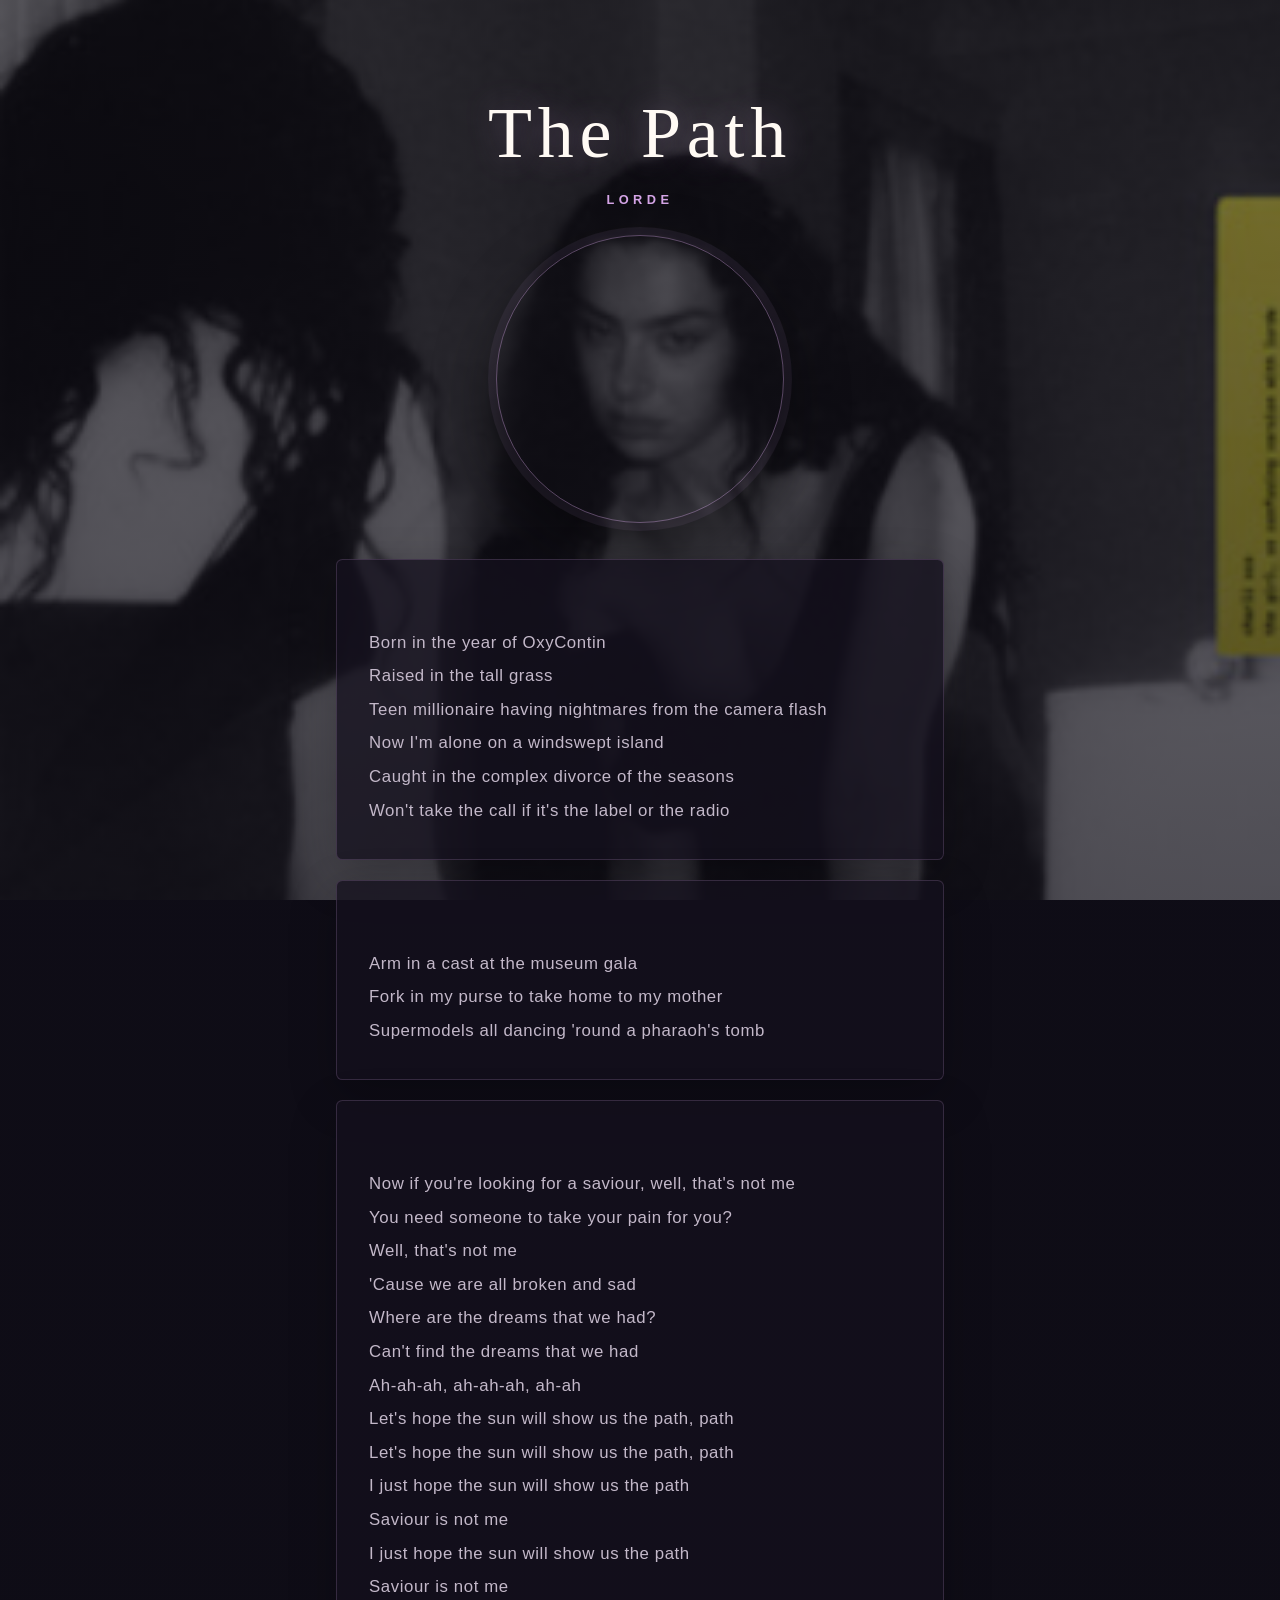
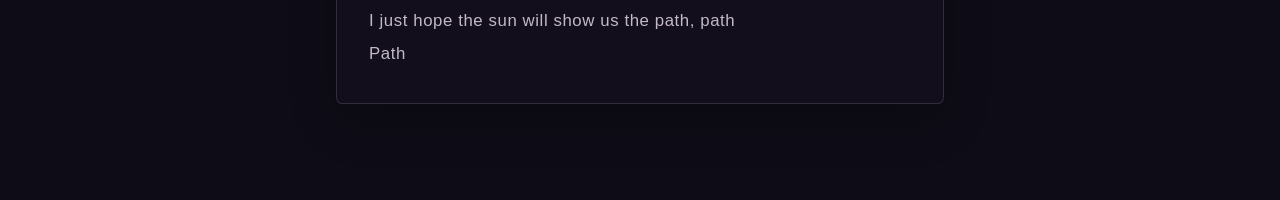
==== index.html @ d9f019f3 "Add files via upload" ====
<!DOCTYPE html>
<html lang="en">
<head>
    <meta charset="UTF-8">
    <title>The Path</title>
    <link rel="stylesheet" href="styles.css">
</head>
<h1>The Path</h1>
<h2>Lorde</h2>
<img src="lorde.png" alt="Lorde" width="300" height="300" type="image/png">
<body>

<p>
Born in the year of OxyContin
Raised in the tall grass
Teen millionaire having nightmares from the camera flash
Now I'm alone on a windswept island
Caught in the complex divorce of the seasons
Won't take the call if it's the label or the radio
</p>

<p>
Arm in a cast at the museum gala
Fork in my purse to take home to my mother
Supermodels all dancing 'round a pharaoh's tomb
</p>

<p>
Now if you're looking for a saviour, well, that's not me
You need someone to take your pain for you?
Well, that's not me
'Cause we are all broken and sad
Where arе the dreams that we had?
Can't find thе dreams that we had
Ah-ah-ah, ah-ah-ah, ah-ah
Let's hope the sun will show us the path, path
Let's hope the sun will show us the path, path
I just hope the sun will show us the path
Saviour is not me
I just hope the sun will show us the path
Saviour is not me
I just hope the sun will show us the path, path
Path
</p>

</body>
</html>
---- styles.css ----
:root {
    color-scheme: dark;
    font-family: "Segoe UI", sans-serif;
    color: #f5f0e8;
    font-synthesis: none;
    text-rendering: optimizeLegibility;
    -webkit-font-smoothing: antialiased;
    -moz-osx-font-smoothing: grayscale;
    --accent: #d6a6e8;
    --muted: #c3b8c9;
}

* {
    box-sizing: border-box;
}

body {
    min-width: 320px;
    min-height: 100vh;
    margin: 0;
    display: flex;
    flex-direction: column;
    align-items: center;
    gap: 1.25rem;
    padding: clamp(2.5rem, 8vw, 6rem) 1.25rem;
    font-size: 1rem;
    line-height: 1.7;
    background:
        linear-gradient(180deg, rgb(14 12 22 / 55%), rgb(14 12 22 / 88%)),
        url("Background.png") center / cover fixed,
        #100e17;
}

body > p {
    width: min(100%, 38rem);
    margin: 0;
    padding: clamp(1.25rem, 4vw, 2rem);
    border: 1px solid rgb(214 166 232 / 18%);
    border-radius: 0.4rem;
    background: rgb(20 17 29 / 76%);
    box-shadow: 0 1rem 3rem rgb(0 0 0 / 22%);
}

h1 {
    margin: 0;
    color: #fffaf4;
    font-family: Georgia, "Times New Roman", serif;
    font-size: clamp(2.4rem, 8vw, 4.5rem);
    font-weight: 400;
    letter-spacing: 0.08em;
    line-height: 1.05;
    text-align: center;
    text-shadow: 0 0 2rem rgb(214 166 232 / 30%);
}

h2 {
    margin: 0;
    color: var(--accent);
    font-size: 0.8rem;
    font-weight: 600;
    letter-spacing: 0.35em;
    line-height: 1.2;
    text-align: center;
    text-transform: uppercase;
}

img {
    display: block;
    width: min(70vw, 18rem);
    height: auto;
    aspect-ratio: 1;
    margin: 0.5rem 0 1rem;
    border: 1px solid rgb(214 166 232 / 38%);
    border-radius: 50%;
    object-fit: cover;
    box-shadow: 0 0 0 0.5rem rgb(214 166 232 / 7%), 0 1.5rem 4rem rgb(0 0 0 / 45%);
}

p {
    color: var(--muted);
    font-family: "Bahnschrift", "Arial Narrow", "Segoe UI", sans-serif;
    font-size: clamp(0.95rem, 2.4vw, 1.05rem);
    font-weight: 400;
    letter-spacing: 0.035em;
    line-height: 2;
    white-space: pre-line;
}

:focus-visible {
    outline: 2px solid var(--accent);
    outline-offset: 3px;
}

::selection {
    color: #100e17;
    background: var(--accent);
}

@media (prefers-reduced-motion: reduce) {
    *,
    *::before,
    *::after {
        scroll-behavior: auto !important;
    }
}
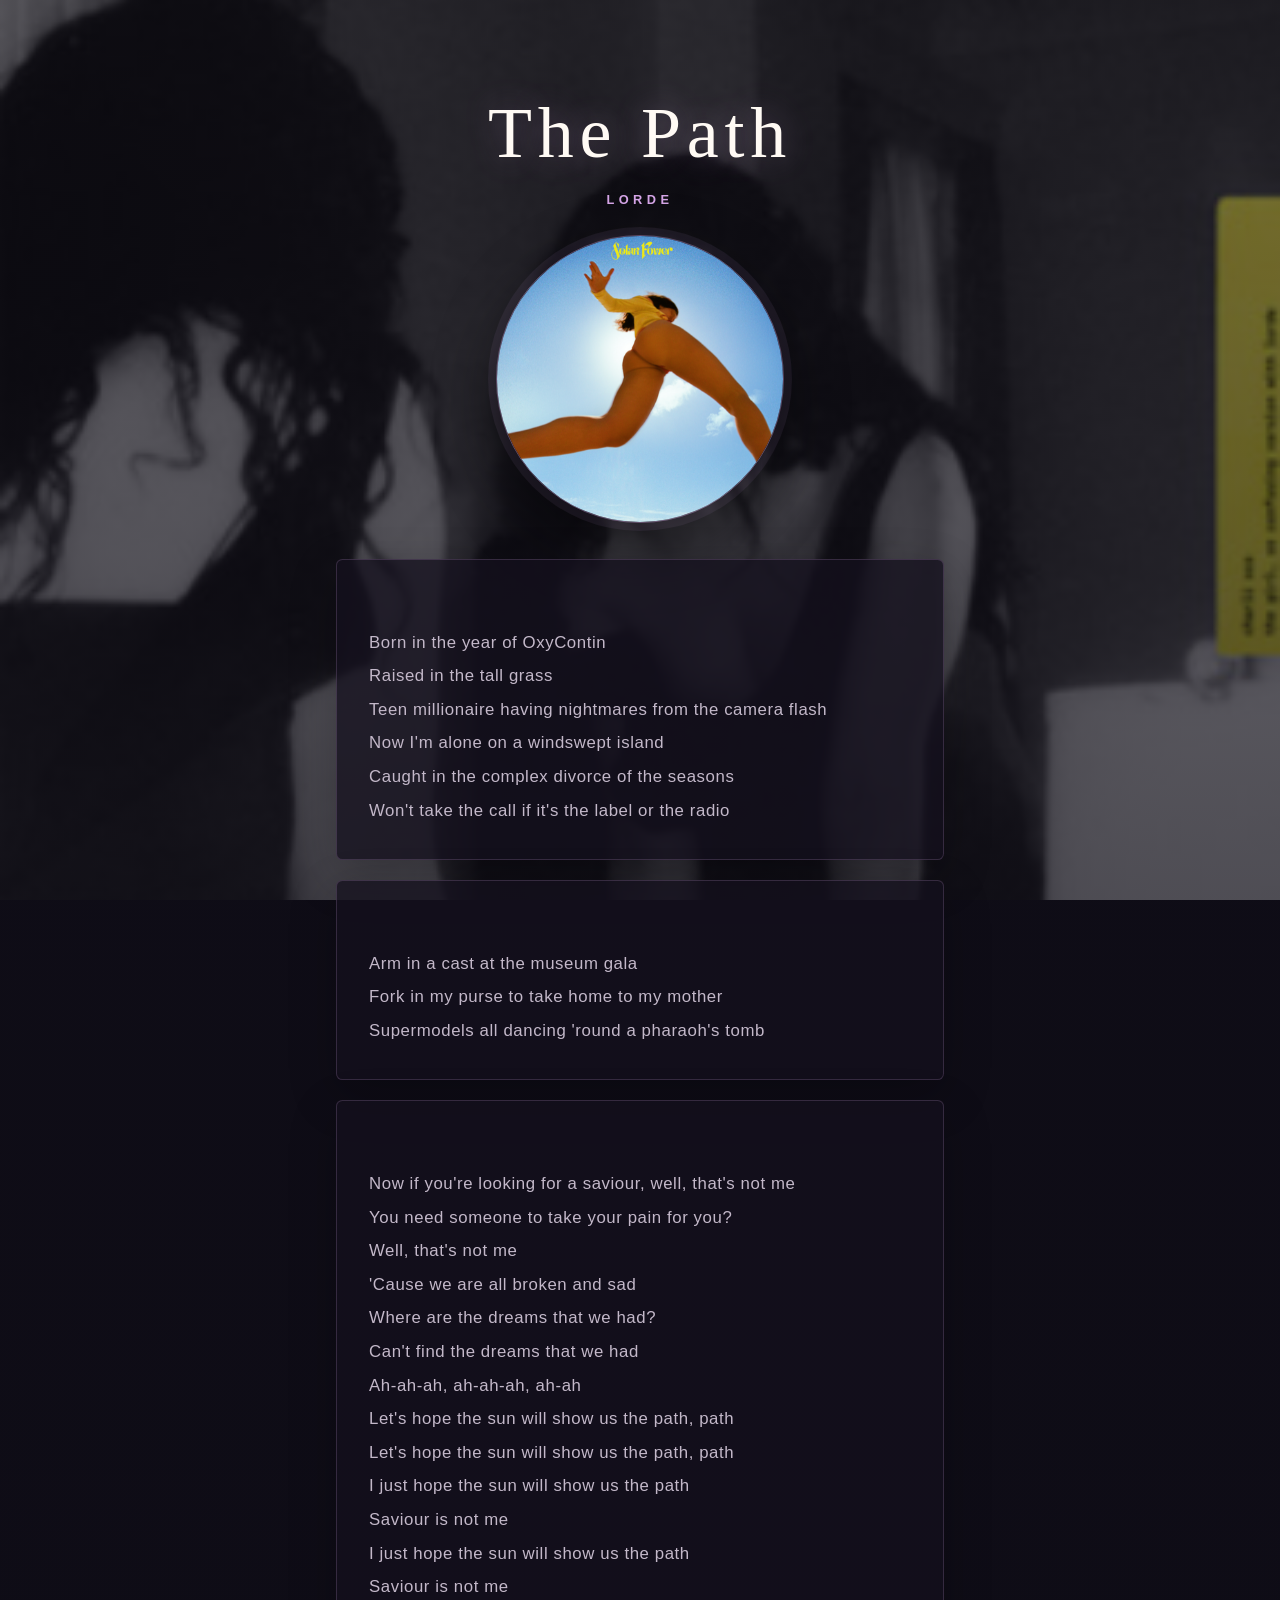
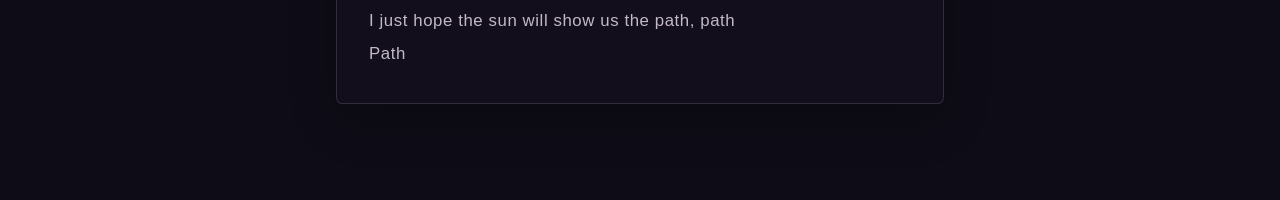
==== commit 69d99248: "Fix HTML formatting and update image source" ====
--- a/index.html
+++ b/index.html
@@ -7,7 +7,7 @@
 </head>
 <h1>The Path</h1>
 <h2>Lorde</h2>
-<img src="lorde.png" alt="Lorde" width="300" height="300" type="image/png">
+<img src="Lorde.png" alt="Lorde" width="300" height="300" type="image/png">
 <body>
 
 <p>
@@ -44,4 +44,4 @@
 </p>
 
 </body>
-</html>+</html>
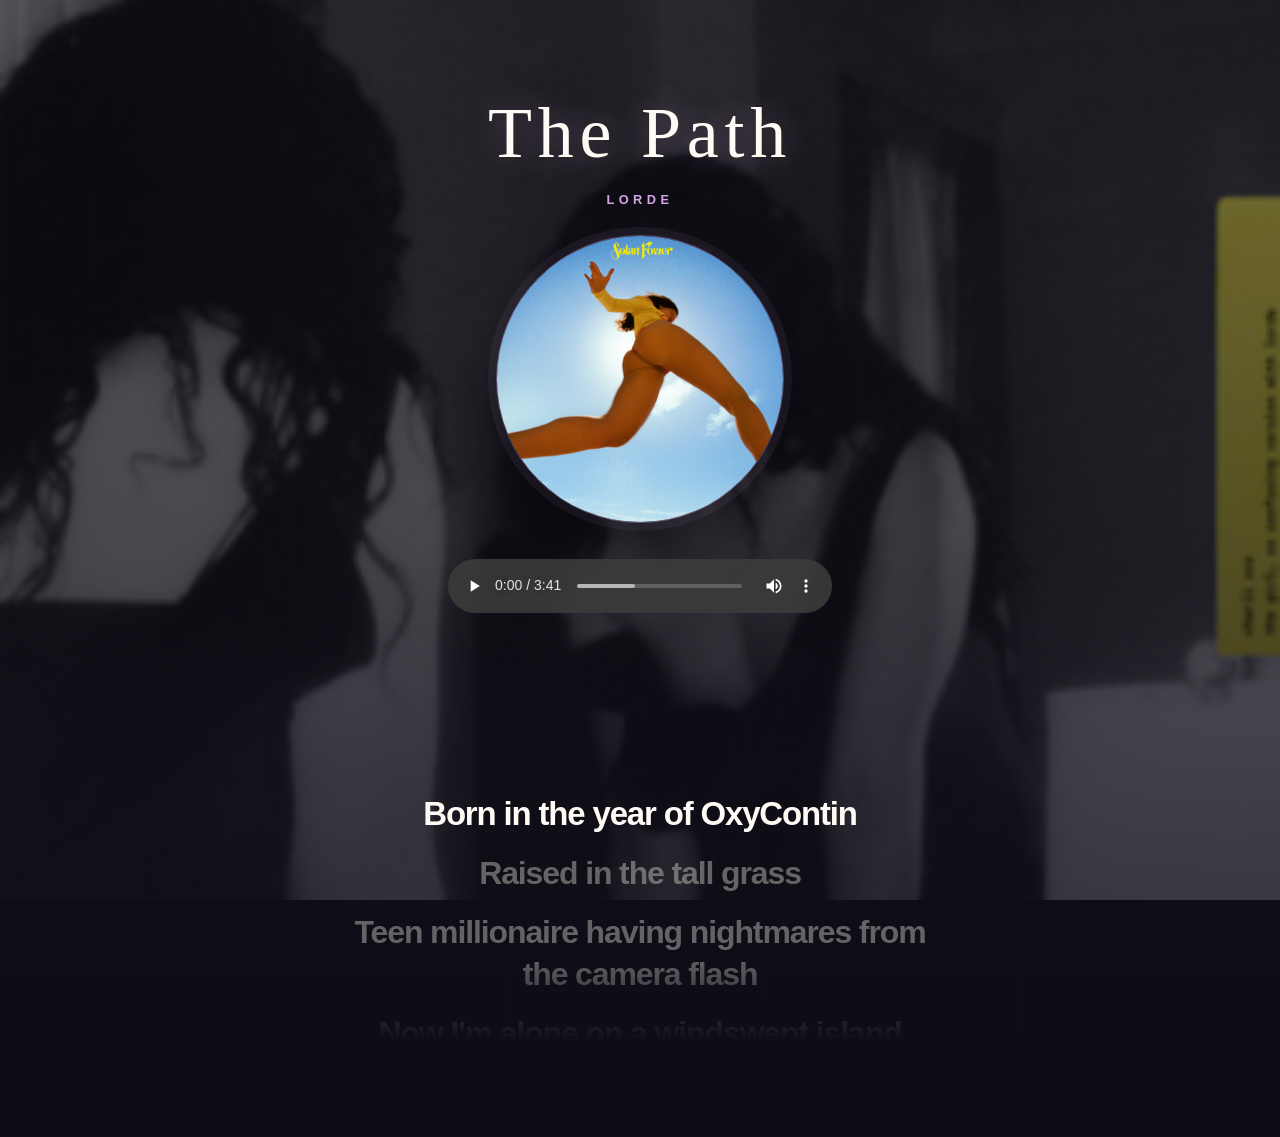
==== commit f13671d1: "Add files via upload" ====
--- a/index.html
+++ b/index.html
@@ -2,46 +2,97 @@
 <html lang="en">
 <head>
     <meta charset="UTF-8">
+    <meta name="viewport" content="width=device-width, initial-scale=1">
     <title>The Path</title>
     <link rel="stylesheet" href="styles.css">
 </head>
+<body>
 <h1>The Path</h1>
 <h2>Lorde</h2>
-<img src="Lorde.png" alt="Lorde" width="300" height="300" type="image/png">
-<body>
+<img id="album-art" src="Lorde.png" alt="Lorde" width="300" height="300">
 
-<p>
-Born in the year of OxyContin
-Raised in the tall grass
-Teen millionaire having nightmares from the camera flash
-Now I'm alone on a windswept island
-Caught in the complex divorce of the seasons
-Won't take the call if it's the label or the radio
-</p>
+<audio id="music-player" controls preload="metadata" aria-label="Play The Path by Lorde">
+    <source src="Lorde%20-%20The%20Path.mp3" type="audio/mpeg">
+    Your browser does not support audio playback.
+</audio>
 
-<p>
-Arm in a cast at the museum gala
-Fork in my purse to take home to my mother
-Supermodels all dancing 'round a pharaoh's tomb
-</p>
+<section class="lyrics" aria-label="Lyrics">
+    <div class="lyrics-viewport" id="lyrics-viewport">
+        <div class="lyrics-track">
+            <p class="lyric-line">Born in the year of OxyContin</p>
+            <p class="lyric-line">Raised in the tall grass</p>
+            <p class="lyric-line">Teen millionaire having nightmares from the camera flash</p>
+            <p class="lyric-line">Now I'm alone on a windswept island</p>
+            <p class="lyric-line">Caught in the complex divorce of the seasons</p>
+            <p class="lyric-line">Won't take the call if it's the label or the radio</p>
+            <p class="lyric-line">Arm in a cast at the museum gala</p>
+            <p class="lyric-line">Fork in my purse to take home to my mother</p>
+            <p class="lyric-line">Supermodels all dancing 'round a pharaoh's tomb</p>
+            <p class="lyric-line">Now if you're looking for a saviour, well, that's not me</p>
+            <p class="lyric-line">You need someone to take your pain for you?</p>
+            <p class="lyric-line">Well, that's not me</p>
+            <p class="lyric-line">'Cause we are all broken and sad</p>
+            <p class="lyric-line">Where arе the dreams that we had?</p>
+            <p class="lyric-line">Can't find thе dreams that we had</p>
+            <p class="lyric-line">Ah-ah-ah, ah-ah-ah, ah-ah</p>
+            <p class="lyric-line">Let's hope the sun will show us the path, path</p>
+            <p class="lyric-line">Let's hope the sun will show us the path, path</p>
+            <p class="lyric-line">I just hope the sun will show us the path</p>
+            <p class="lyric-line">Saviour is not me</p>
+            <p class="lyric-line">I just hope the sun will show us the path</p>
+            <p class="lyric-line">Saviour is not me</p>
+            <p class="lyric-line">I just hope the sun will show us the path, path</p>
+            <p class="lyric-line">Path</p>
+        </div>
+    </div>
+</section>
 
-<p>
-Now if you're looking for a saviour, well, that's not me
-You need someone to take your pain for you?
-Well, that's not me
-'Cause we are all broken and sad
-Where arе the dreams that we had?
-Can't find thе dreams that we had
-Ah-ah-ah, ah-ah-ah, ah-ah
-Let's hope the sun will show us the path, path
-Let's hope the sun will show us the path, path
-I just hope the sun will show us the path
-Saviour is not me
-I just hope the sun will show us the path
-Saviour is not me
-I just hope the sun will show us the path, path
-Path
-</p>
+<script>
+    const player = document.querySelector("#music-player");
+    const albumArt = document.querySelector("#album-art");
+    const lyricsViewport = document.querySelector("#lyrics-viewport");
+    const lyricLines = document.querySelectorAll(".lyric-line");
+    const reduceMotion = window.matchMedia("(prefers-reduced-motion: reduce)");
+    let activeLyricIndex = -1;
 
+    function setPlaying(isPlaying) {
+        albumArt.classList.toggle("is-playing", isPlaying);
+    }
+
+    function updateLyrics() {
+        if (!Number.isFinite(player.duration) || player.duration <= 0) {
+            return;
+        }
+
+        const progress = Math.min(player.currentTime / player.duration, 1);
+        const nextIndex = Math.min(
+            Math.floor(progress * lyricLines.length),
+            lyricLines.length - 1
+        );
+
+        if (nextIndex === activeLyricIndex) {
+            return;
+        }
+
+        if (activeLyricIndex >= 0) {
+            lyricLines[activeLyricIndex].classList.remove("is-active");
+        }
+
+        const activeLine = lyricLines[nextIndex];
+        activeLine.classList.add("is-active");
+        lyricsViewport.scrollTo({
+            top: activeLine.offsetTop - (lyricsViewport.clientHeight - activeLine.clientHeight) / 2,
+            behavior: reduceMotion.matches ? "auto" : "smooth"
+        });
+        activeLyricIndex = nextIndex;
+    }
+
+    player.addEventListener("play", () => setPlaying(true));
+    player.addEventListener("pause", () => setPlaying(false));
+    player.addEventListener("ended", () => setPlaying(false));
+    player.addEventListener("loadedmetadata", updateLyrics);
+    player.addEventListener("timeupdate", updateLyrics);
+    player.addEventListener("seeked", updateLyrics);
+</script>
 </body>
-</html>
+</html>
--- a/styles.css
+++ b/styles.css
@@ -7,7 +7,6 @@
     -webkit-font-smoothing: antialiased;
     -moz-osx-font-smoothing: grayscale;
     --accent: #d6a6e8;
-    --muted: #c3b8c9;
 }
 
 * {
@@ -31,14 +30,51 @@
         #100e17;
 }
 
-body > p {
+.lyrics {
     width: min(100%, 38rem);
+    margin-top: 0.5rem;
+}
+
+.lyrics-viewport {
+    position: relative;
+    height: min(55vh, 24rem);
+    min-height: 18rem;
+    overflow-y: auto;
+    scrollbar-width: none;
+    mask-image: linear-gradient(
+        to bottom,
+        transparent,
+        #000 22%,
+        #000 78%,
+        transparent
+    );
+}
+
+.lyrics-viewport::-webkit-scrollbar {
+    display: none;
+}
+
+.lyrics-track {
+    position: relative;
+    padding: 8rem 0;
+}
+
+.lyric-line {
     margin: 0;
-    padding: clamp(1.25rem, 4vw, 2rem);
-    border: 1px solid rgb(214 166 232 / 18%);
-    border-radius: 0.4rem;
-    background: rgb(20 17 29 / 76%);
-    box-shadow: 0 1rem 3rem rgb(0 0 0 / 22%);
+    padding: 0.55rem 0.25rem;
+    color: rgb(245 240 232 / 38%);
+    font-family: "Segoe UI", sans-serif;
+    font-size: clamp(1.3rem, 5vw, 2rem);
+    font-weight: 650;
+    letter-spacing: -0.035em;
+    line-height: 1.3;
+    text-align: center;
+    transition: color 350ms ease, opacity 350ms ease, transform 350ms ease;
+}
+
+.lyric-line.is-active {
+    color: #fffaf4;
+    transform: scale(1.03);
 }
 
 h1 {
@@ -76,14 +112,19 @@
     box-shadow: 0 0 0 0.5rem rgb(214 166 232 / 7%), 0 1.5rem 4rem rgb(0 0 0 / 45%);
 }
 
-p {
-    color: var(--muted);
-    font-family: "Bahnschrift", "Arial Narrow", "Segoe UI", sans-serif;
-    font-size: clamp(0.95rem, 2.4vw, 1.05rem);
-    font-weight: 400;
-    letter-spacing: 0.035em;
-    line-height: 2;
-    white-space: pre-line;
+img.is-playing {
+    animation: album-spin 12s linear infinite;
+}
+
+audio {
+    width: min(100%, 24rem);
+    margin: 0 0 1rem;
+}
+
+@keyframes album-spin {
+    to {
+        transform: rotate(360deg);
+    }
 }
 
 :focus-visible {
@@ -102,4 +143,12 @@
     *::after {
         scroll-behavior: auto !important;
     }
+
+    img.is-playing {
+        animation: none;
+    }
+
+    .lyric-line {
+        transition: none;
+    }
 }
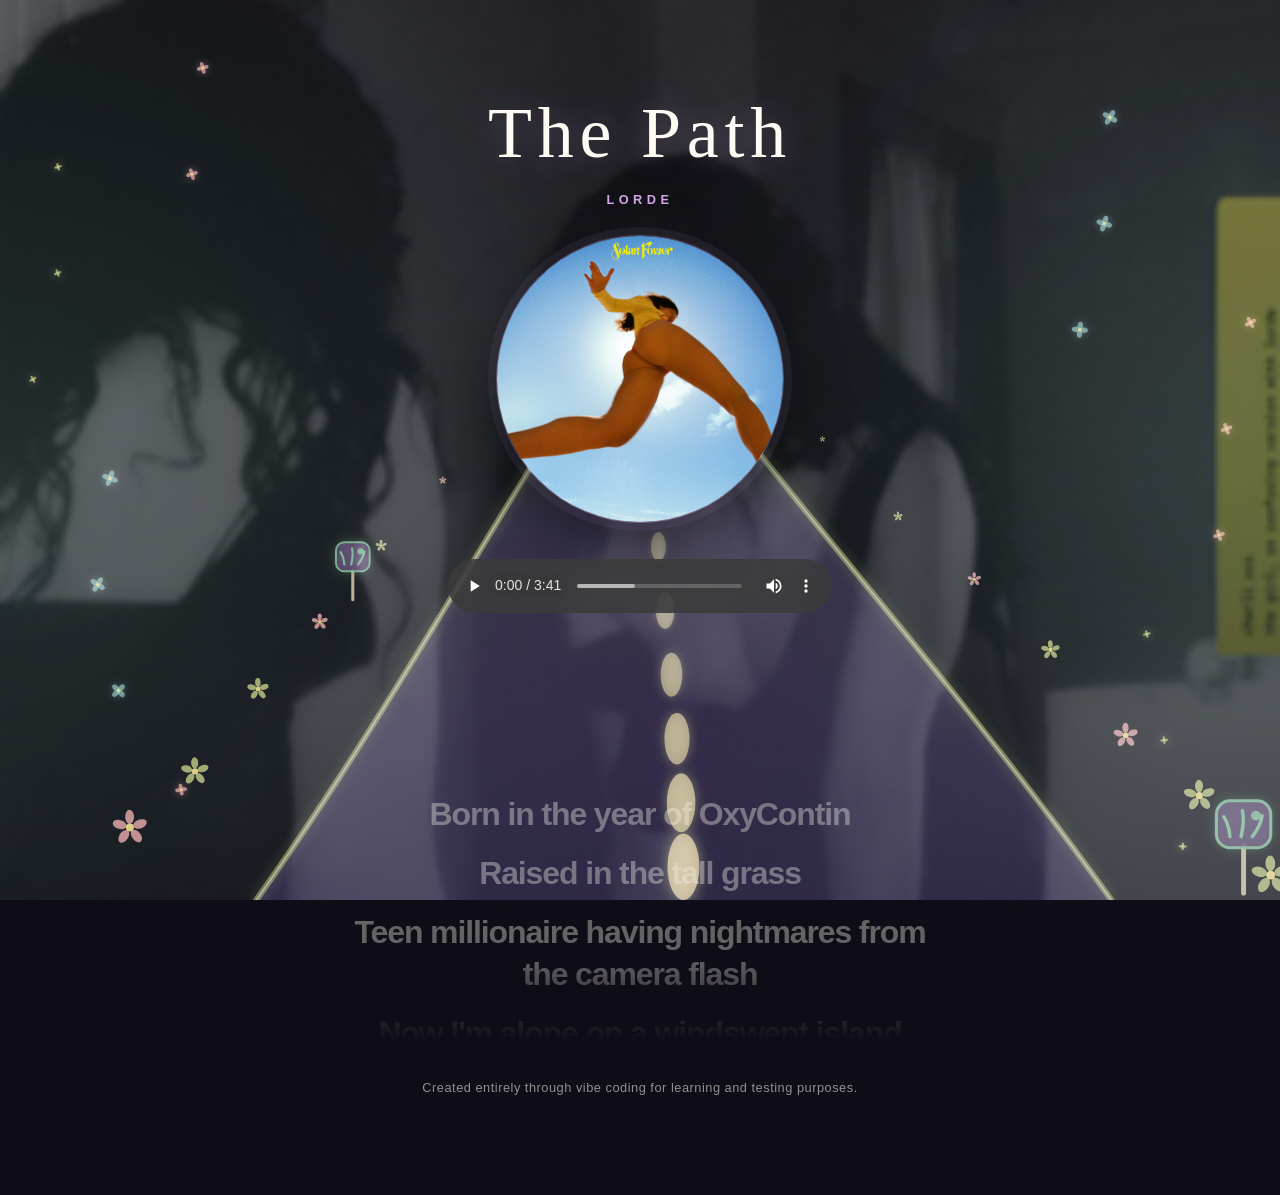
==== commit 5165902b: "Add files via upload" ====
--- a/index.html
+++ b/index.html
@@ -7,92 +7,818 @@
     <link rel="stylesheet" href="styles.css">
 </head>
 <body>
+<canvas id="lyric-vj" aria-hidden="true"></canvas>
 <h1>The Path</h1>
 <h2>Lorde</h2>
-<img id="album-art" src="Lorde.png" alt="Lorde" width="300" height="300">
+<div class="album-visualizer">
+    <canvas id="audio-visualizer" aria-hidden="true"></canvas>
+    <img id="album-art" src="Lorde.png" alt="Lorde" width="300" height="300">
+</div>
 
 <audio id="music-player" controls preload="metadata" aria-label="Play The Path by Lorde">
     <source src="Lorde%20-%20The%20Path.mp3" type="audio/mpeg">
     Your browser does not support audio playback.
 </audio>
 
-<section class="lyrics" aria-label="Lyrics">
+<section class="lyrics" aria-label="Lyrics. Select a line to jump to that part of the song.">
     <div class="lyrics-viewport" id="lyrics-viewport">
         <div class="lyrics-track">
-            <p class="lyric-line">Born in the year of OxyContin</p>
-            <p class="lyric-line">Raised in the tall grass</p>
-            <p class="lyric-line">Teen millionaire having nightmares from the camera flash</p>
-            <p class="lyric-line">Now I'm alone on a windswept island</p>
-            <p class="lyric-line">Caught in the complex divorce of the seasons</p>
-            <p class="lyric-line">Won't take the call if it's the label or the radio</p>
-            <p class="lyric-line">Arm in a cast at the museum gala</p>
-            <p class="lyric-line">Fork in my purse to take home to my mother</p>
-            <p class="lyric-line">Supermodels all dancing 'round a pharaoh's tomb</p>
-            <p class="lyric-line">Now if you're looking for a saviour, well, that's not me</p>
-            <p class="lyric-line">You need someone to take your pain for you?</p>
-            <p class="lyric-line">Well, that's not me</p>
-            <p class="lyric-line">'Cause we are all broken and sad</p>
-            <p class="lyric-line">Where arе the dreams that we had?</p>
-            <p class="lyric-line">Can't find thе dreams that we had</p>
-            <p class="lyric-line">Ah-ah-ah, ah-ah-ah, ah-ah</p>
-            <p class="lyric-line">Let's hope the sun will show us the path, path</p>
-            <p class="lyric-line">Let's hope the sun will show us the path, path</p>
-            <p class="lyric-line">I just hope the sun will show us the path</p>
-            <p class="lyric-line">Saviour is not me</p>
-            <p class="lyric-line">I just hope the sun will show us the path</p>
-            <p class="lyric-line">Saviour is not me</p>
-            <p class="lyric-line">I just hope the sun will show us the path, path</p>
-            <p class="lyric-line">Path</p>
+            <button class="lyric-line" type="button" data-time="21.47">Born in the year of OxyContin</button>
+            <button class="lyric-line" type="button" data-time="25.82">Raised in the tall grass</button>
+            <button class="lyric-line" type="button" data-time="31.73">Teen millionaire having nightmares from the camera flash</button>
+            <button class="lyric-line" type="button" data-time="42.22">Now I'm alone on a windswept island</button>
+            <button class="lyric-line" type="button" data-time="46.51">Caught in the complex divorce of the seasons</button>
+            <button class="lyric-line" type="button" data-time="52.49">Won't take the call if it's the label or the radio</button>
+            <button class="lyric-line" type="button" data-time="84.01">Arm in a cast at the museum gala</button>
+            <button class="lyric-line" type="button" data-time="88.43">Fork in my purse to take home to my mother</button>
+            <button class="lyric-line" type="button" data-time="94.47">Supermodels all dancing 'round a pharaoh's tomb</button>
+            <button class="lyric-line" type="button" data-time="102.25">Now if you're looking for a saviour, well, that's not me</button>
+            <button class="lyric-line" type="button" data-time="112.62">You need someone to take your pain for you?</button>
+            <button class="lyric-line" type="button" data-time="118.62">Well, that's not me</button>
+            <button class="lyric-line" type="button" data-time="124.48">'Cause we are all broken and sad</button>
+            <button class="lyric-line" type="button" data-time="128.39">Where arе the dreams that we had?</button>
+            <button class="lyric-line" type="button" data-time="130.80">Can't find thе dreams that we had</button>
+            <button class="lyric-line" type="button" data-time="135.13">Ah-ah-ah, ah-ah-ah, ah-ah</button>
+            <button class="lyric-line" type="button" data-time="143.37">Let's hope the sun will show us the path, path</button>
+            <button class="lyric-line" type="button" data-time="154.06">Let's hope the sun will show us the path, path</button>
+            <button class="lyric-line" type="button" data-time="164.19">I just hope the sun will show us the path</button>
+            <button class="lyric-line" type="button" data-time="167.82">Saviour is not me</button>
+            <button class="lyric-line" type="button" data-time="174.58">I just hope the sun will show us the path</button>
+            <button class="lyric-line" type="button" data-time="178.28">Saviour is not me</button>
+            <button class="lyric-line" type="button" data-time="184.96">I just hope the sun will show us the path, path</button>
+            <button class="lyric-line" type="button" data-time="198.63">Path</button>
         </div>
     </div>
 </section>
 
+<footer class="site-note">
+    Created entirely through vibe coding for learning and testing purposes.
+</footer>
+
 <script>
     const player = document.querySelector("#music-player");
     const albumArt = document.querySelector("#album-art");
+    const lyricVj = document.querySelector("#lyric-vj");
+    const lyricVjContext = lyricVj.getContext("2d");
+    const previousVjFrame = document.createElement("canvas");
+    const previousVjContext = previousVjFrame.getContext("2d");
+    const visualizer = document.querySelector("#audio-visualizer");
+    const visualizerContext = visualizer.getContext("2d");
     const lyricsViewport = document.querySelector("#lyrics-viewport");
     const lyricLines = document.querySelectorAll(".lyric-line");
     const reduceMotion = window.matchMedia("(prefers-reduced-motion: reduce)");
     let activeLyricIndex = -1;
+    let audioContext;
+    let analyser;
+    let frequencyData = new Uint8Array(128);
+    let animationFrame;
+    let vjTransitionStarted = 0;
+    let smoothedVjEnergy = 0;
+
+    function resizeVisualizer() {
+        const pixelRatio = window.devicePixelRatio || 1;
+        const vjWidth = window.innerWidth;
+        const vjHeight = window.innerHeight;
+        lyricVj.width = Math.round(vjWidth * pixelRatio);
+        lyricVj.height = Math.round(vjHeight * pixelRatio);
+        lyricVjContext.setTransform(pixelRatio, 0, 0, pixelRatio, 0, 0);
+        previousVjFrame.width = lyricVj.width;
+        previousVjFrame.height = lyricVj.height;
+
+        const bounds = visualizer.getBoundingClientRect();
+        visualizer.width = Math.round(bounds.width * pixelRatio);
+        visualizer.height = Math.round(bounds.height * pixelRatio);
+        visualizerContext.setTransform(pixelRatio, 0, 0, pixelRatio, 0, 0);
+    }
+
+    function drawJourneyRoad(ctx, width, height, time, energy, palette) {
+        const horizon = height * 0.36;
+        const travel = (time * 0.2) % 1;
+        const bend = Math.sin(time * 0.11) * width * 0.035;
+        const centerAt = (depth) => width * 0.5
+            + bend * depth
+            + Math.sin(depth * 2 + time * 0.07) * width * 0.025 * depth;
+        const roadHalfWidth = (depth) => width * (0.014 + depth * 0.32);
+        const roadPoint = (depth, side) => ({
+            x: centerAt(depth) + side * roadHalfWidth(depth),
+            y: horizon + (height - horizon) * depth
+        });
+
+        ctx.save();
+        ctx.beginPath();
+        for (let step = 0; step <= 24; step += 1) {
+            const point = roadPoint(step / 24, -1);
+            if (step === 0) {
+                ctx.moveTo(point.x, point.y);
+            } else {
+                ctx.lineTo(point.x, point.y);
+            }
+        }
+        for (let step = 24; step >= 0; step -= 1) {
+            const point = roadPoint(step / 24, 1);
+            ctx.lineTo(point.x, point.y);
+        }
+        ctx.closePath();
+        const roadPaint = ctx.createLinearGradient(0, horizon, 0, height);
+        roadPaint.addColorStop(0, `rgba(${palette[0]}, 0.12)`);
+        roadPaint.addColorStop(0.35, "rgba(91, 77, 117, 0.48)");
+        roadPaint.addColorStop(1, "rgba(47, 41, 71, 0.76)");
+        ctx.fillStyle = roadPaint;
+        ctx.fill();
+
+        ctx.lineCap = "round";
+        for (const side of [-1, 1]) {
+            ctx.beginPath();
+            for (let step = 0; step <= 24; step += 1) {
+                const point = roadPoint(step / 24, side);
+                if (step === 0) {
+                    ctx.moveTo(point.x, point.y);
+                } else {
+                    ctx.lineTo(point.x, point.y);
+                }
+            }
+            ctx.strokeStyle = `rgba(${palette[1]}, ${0.52 + energy * 0.12})`;
+            ctx.lineWidth = 6;
+            ctx.shadowColor = `rgba(${palette[1]}, 0.46)`;
+            ctx.shadowBlur = 14;
+            ctx.stroke();
+            ctx.strokeStyle = "rgba(255, 246, 222, 0.56)";
+            ctx.lineWidth = 1.5;
+            ctx.stroke();
+        }
+
+        ctx.shadowBlur = 0;
+        for (let marker = 0; marker < 9; marker += 1) {
+            const depth = (marker / 9 + travel) % 1;
+            const point = roadPoint(depth, 0);
+            const dashLength = 3 + depth * height * 0.075;
+            const dashWidth = 1.5 + depth * width * 0.012;
+            ctx.beginPath();
+            ctx.ellipse(point.x, point.y, dashWidth, dashLength / 2, 0, 0, Math.PI * 2);
+            ctx.fillStyle = `rgba(255, 239, 198, ${0.22 + depth * 0.58})`;
+            ctx.shadowColor = `rgba(${palette[1]}, 0.7)`;
+            ctx.shadowBlur = 3 + depth * 10;
+            ctx.fill();
+        }
+        ctx.shadowBlur = 0;
+
+        for (let marker = 0; marker < 16; marker += 1) {
+            const depth = (marker / 16 + travel * 0.62) % 1;
+            const side = marker % 2 === 0 ? -1 : 1;
+            const x = centerAt(depth) + side * (roadHalfWidth(depth) + width * (0.035 + depth * 0.11));
+            const y = horizon + (height - horizon) * depth;
+            const scale = 0.16 + depth * 1.7;
+            const bob = Math.sin(time * 0.72 + marker * 1.4) * (2 + depth * 9);
+            const flowerRadius = 3 + scale * 3.5;
+
+            ctx.save();
+            ctx.translate(x, y + bob);
+            ctx.scale(scale, scale);
+            ctx.fillStyle = marker % 3 === 0 ? "rgba(255, 190, 189, 0.8)" : `rgba(${palette[1]}, 0.82)`;
+            for (let petal = 0; petal < 5; petal += 1) {
+                const angle = petal / 5 * Math.PI * 2 + time * 0.22;
+                ctx.beginPath();
+                ctx.ellipse(
+                    Math.cos(angle) * flowerRadius * 0.72,
+                    Math.sin(angle) * flowerRadius * 0.72,
+                    flowerRadius * 0.48,
+                    flowerRadius * 0.3,
+                    angle,
+                    0,
+                    Math.PI * 2
+                );
+                ctx.fill();
+            }
+            ctx.beginPath();
+            ctx.arc(0, 0, flowerRadius * 0.27, 0, Math.PI * 2);
+            ctx.fillStyle = "rgba(255, 239, 160, 0.95)";
+            ctx.fill();
+            ctx.restore();
+        }
+
+        const encounter = activeLyricIndex < 2 ? "grass"
+            : activeLyricIndex === 2 ? "flash"
+                : activeLyricIndex <= 4 ? "island"
+                    : activeLyricIndex === 5 ? "radio"
+                        : activeLyricIndex === 6 ? "museum"
+                            : activeLyricIndex === 7 ? "basket"
+                                : activeLyricIndex === 8 ? "pyramid"
+                                    : activeLyricIndex <= 11 ? "rain"
+                                        : activeLyricIndex <= 15 ? "dream"
+                                            : "sun";
+        const encounterColor = encounter === "flash" || encounter === "sun"
+            ? "255, 218, 142"
+            : encounter === "island" || encounter === "grass"
+                ? "144, 203, 164"
+                : encounter === "dream"
+                    ? "222, 172, 238"
+                    : "255, 190, 189";
+
+        for (let sign = 0; sign < 2; sign += 1) {
+            const depth = (sign * 0.52 + travel * 0.46 + 0.08) % 1;
+            const side = sign === 0 ? -1 : 1;
+            const scale = 0.35 + depth * 0.9;
+            const groundY = horizon + (height - horizon) * depth;
+            const signX = centerAt(depth) + side * (
+                roadHalfWidth(depth) + width * (0.055 + depth * 0.055)
+            );
+            const boardSize = 29 * scale;
+            const boardY = groundY - 47 * scale;
+            const bob = Math.sin(time * 0.55 + sign * 2) * (2 + depth * 5);
+
+            ctx.save();
+            ctx.translate(signX, boardY + bob);
+            ctx.scale(scale, scale);
+            ctx.strokeStyle = "rgba(255, 234, 196, 0.8)";
+            ctx.lineWidth = 4;
+            ctx.beginPath();
+            ctx.moveTo(0, 16);
+            ctx.lineTo(0, 55);
+            ctx.stroke();
+            ctx.beginPath();
+            ctx.roundRect(-22, -20, 44, 38, 11);
+            ctx.fillStyle = "rgba(92, 75, 109, 0.86)";
+            ctx.shadowColor = `rgba(${encounterColor}, 0.42)`;
+            ctx.shadowBlur = 12;
+            ctx.fill();
+            ctx.shadowBlur = 0;
+            ctx.strokeStyle = `rgba(${encounterColor}, 0.88)`;
+            ctx.lineWidth = 2.5;
+            ctx.stroke();
+            ctx.strokeStyle = `rgba(${encounterColor}, 0.95)`;
+            ctx.fillStyle = `rgba(${encounterColor}, 0.88)`;
+            ctx.lineWidth = 2.8;
+            ctx.lineCap = "round";
+            ctx.lineJoin = "round";
+            ctx.beginPath();
+
+            if (encounter === "grass") {
+                ctx.moveTo(-11, 9);
+                ctx.quadraticCurveTo(-12, -1, -16, -7);
+                ctx.moveTo(-2, 9);
+                ctx.quadraticCurveTo(1, -5, -1, -12);
+                ctx.moveTo(7, 9);
+                ctx.quadraticCurveTo(14, 0, 15, -8);
+                ctx.stroke();
+                ctx.beginPath();
+                ctx.arc(10, -8, 4, 0, Math.PI * 2);
+                ctx.fill();
+            } else if (encounter === "flash") {
+                ctx.moveTo(0, -14);
+                ctx.lineTo(3, -5);
+                ctx.lineTo(12, -3);
+                ctx.lineTo(4, 2);
+                ctx.lineTo(6, 12);
+                ctx.lineTo(-1, 5);
+                ctx.lineTo(-10, 10);
+                ctx.lineTo(-6, 1);
+                ctx.lineTo(-13, -5);
+                ctx.lineTo(-4, -6);
+                ctx.closePath();
+                ctx.fill();
+            } else if (encounter === "island") {
+                ctx.moveTo(-15, 8);
+                ctx.quadraticCurveTo(0, 2, 15, 8);
+                ctx.moveTo(0, 7);
+                ctx.lineTo(2, -11);
+                ctx.moveTo(2, -9);
+                ctx.quadraticCurveTo(7, -15, 12, -12);
+                ctx.moveTo(2, -8);
+                ctx.quadraticCurveTo(-5, -14, -9, -12);
+                ctx.stroke();
+            } else if (encounter === "radio") {
+                ctx.moveTo(-13, 5);
+                ctx.quadraticCurveTo(-16, 0, -12, -4);
+                ctx.lineTo(-7, -8);
+                ctx.quadraticCurveTo(-4, -10, -2, -6);
+                ctx.lineTo(1, -1);
+                ctx.quadraticCurveTo(3, 2, 0, 5);
+                ctx.quadraticCurveTo(6, 13, 12, 7);
+                ctx.lineTo(15, 4);
+                ctx.quadraticCurveTo(18, 1, 15, -2);
+                ctx.lineTo(10, -6);
+                ctx.stroke();
+            } else if (encounter === "museum") {
+                for (const columnX of [-10, 0, 10]) {
+                    ctx.moveTo(columnX, -4);
+                    ctx.lineTo(columnX, 10);
+                }
+                ctx.moveTo(-15, -7);
+                ctx.lineTo(0, -14);
+                ctx.lineTo(15, -7);
+                ctx.moveTo(-15, 12);
+                ctx.lineTo(15, 12);
+                ctx.stroke();
+            } else if (encounter === "basket") {
+                ctx.moveTo(-13, -3);
+                ctx.lineTo(13, -3);
+                ctx.lineTo(10, 10);
+                ctx.lineTo(-10, 10);
+                ctx.closePath();
+                ctx.moveTo(-7, -4);
+                ctx.quadraticCurveTo(0, -16, 7, -4);
+                ctx.stroke();
+            } else if (encounter === "pyramid") {
+                ctx.moveTo(-14, 10);
+                ctx.lineTo(0, -13);
+                ctx.lineTo(14, 10);
+                ctx.closePath();
+                ctx.moveTo(0, -13);
+                ctx.lineTo(2, 10);
+                ctx.stroke();
+            } else if (encounter === "rain") {
+                ctx.arc(-3, -5, 8, Math.PI, 0);
+                ctx.arc(5, -5, 6, Math.PI, 0);
+                ctx.moveTo(-7, -5);
+                ctx.lineTo(11, -5);
+                ctx.moveTo(-5, 0);
+                ctx.lineTo(-8, 7);
+                ctx.moveTo(4, 0);
+                ctx.lineTo(1, 7);
+                ctx.stroke();
+            } else if (encounter === "dream") {
+                ctx.moveTo(0, -14);
+                ctx.lineTo(4, -4);
+                ctx.lineTo(14, 0);
+                ctx.lineTo(4, 4);
+                ctx.lineTo(0, 14);
+                ctx.lineTo(-4, 4);
+                ctx.lineTo(-14, 0);
+                ctx.lineTo(-4, -4);
+                ctx.closePath();
+                ctx.fill();
+            } else {
+                ctx.arc(0, 0, 8, 0, Math.PI * 2);
+                ctx.fill();
+                ctx.moveTo(0, -16);
+                ctx.lineTo(0, -12);
+                ctx.moveTo(0, 12);
+                ctx.lineTo(0, 16);
+                ctx.moveTo(-16, 0);
+                ctx.lineTo(-12, 0);
+                ctx.moveTo(12, 0);
+                ctx.lineTo(16, 0);
+                ctx.stroke();
+            }
+            ctx.restore();
+        }
+
+        ctx.restore();
+    }
+
+    function drawLyricVj() {
+        const width = window.innerWidth;
+        const height = window.innerHeight;
+        const time = performance.now() / 1000;
+        const rawEnergy = frequencyData.reduce((sum, value) => sum + value, 0)
+            / frequencyData.length / 255;
+        smoothedVjEnergy += (rawEnergy - smoothedVjEnergy) * 0.035;
+        const energy = smoothedVjEnergy;
+        const ctx = lyricVjContext;
+        const palette = activeLyricIndex >= 16
+            ? ["188, 151, 230", "255, 193, 219"]
+            : activeLyricIndex >= 12
+                ? ["188, 151, 230", "255, 193, 219"]
+                : activeLyricIndex === 8
+                    ? ["243, 151, 103", "255, 218, 143"]
+                    : activeLyricIndex === 6
+                        ? ["181, 162, 222", "255, 192, 171"]
+                        : activeLyricIndex === 2
+                            ? ["255, 197, 157", "255, 240, 178"]
+                            : ["129, 194, 165", "210, 220, 150"];
+
+        ctx.clearRect(0, 0, width, height);
+        for (const side of [0, 1]) {
+            const glowX = side === 0 ? 0 : width;
+            const glow = ctx.createRadialGradient(glowX, height * 0.52, 0, glowX, height * 0.52, width * 0.58);
+            glow.addColorStop(0, `rgba(${palette[0]}, ${0.2 + energy * 0.1})`);
+            glow.addColorStop(0.48, `rgba(${palette[0]}, ${0.1 + energy * 0.06})`);
+            glow.addColorStop(1, `rgba(${palette[0]}, 0)`);
+            ctx.fillStyle = glow;
+            ctx.fillRect(0, 0, width, height);
+        }
+
+        drawJourneyRoad(ctx, width, height, time, energy, palette);
+
+        if (activeLyricIndex === 1) {
+            for (let side = 0; side < 2; side += 1) {
+                for (let blade = 0; blade < 22; blade += 1) {
+                    const x = side === 0
+                        ? 12 + blade * width * 0.018
+                        : width - 12 - blade * width * 0.018;
+                    const sway = Math.sin(time * 0.75 + blade * 0.32 + side) * 42;
+                    ctx.beginPath();
+                    ctx.moveTo(x, height);
+                    ctx.quadraticCurveTo(x + sway * 0.4, height * 0.78, x + sway, height * (0.49 + (blade % 5) * 0.055));
+                    ctx.strokeStyle = `rgba(${palette[0]}, ${0.42 + energy * 0.3})`;
+                    ctx.lineWidth = blade % 4 === 0 ? 3 : 1.8;
+                    ctx.stroke();
+                }
+            }
+        } else if (activeLyricIndex === 2) {
+            const flash = 0.42 + (0.5 + Math.sin(time * 0.7)) * 0.2 + energy * 0.16;
+            for (const x of [width * 0.08, width * 0.92]) {
+                const glow = ctx.createRadialGradient(x, height * 0.28, 0, x, height * 0.28, width * 0.32);
+                glow.addColorStop(0, `rgba(${palette[1]}, ${flash})`);
+                glow.addColorStop(0.35, `rgba(${palette[1]}, ${flash * 0.34})`);
+                glow.addColorStop(1, `rgba(${palette[1]}, 0)`);
+                ctx.fillStyle = glow;
+                ctx.fillRect(0, 0, width, height * 0.65);
+            }
+        } else if ([3, 4].includes(activeLyricIndex)) {
+            const horizon = height * 0.72;
+            ctx.beginPath();
+            ctx.moveTo(0, horizon);
+            ctx.quadraticCurveTo(width * 0.18, horizon - height * 0.12 + Math.sin(time * 0.35) * 16, width * 0.36, horizon);
+            ctx.quadraticCurveTo(width * 0.46, horizon + height * 0.06 + Math.sin(time * 0.35 + 1) * 14, width * 0.55, horizon - height * 0.01);
+            ctx.lineTo(width, horizon + height * 0.08);
+            ctx.strokeStyle = `rgba(${palette[0]}, ${0.55 + energy * 0.3})`;
+            ctx.lineWidth = 4;
+            ctx.stroke();
+            for (let wave = 0; wave < 5; wave += 1) {
+                const y = horizon + 18 + wave * 28;
+                ctx.beginPath();
+                const waveMotion = Math.sin(time * 0.65 + wave * 0.55) * 24;
+                ctx.moveTo(0, y + waveMotion);
+                ctx.bezierCurveTo(width * 0.25, y - waveMotion, width * 0.7, y + waveMotion, width, y - waveMotion);
+                ctx.strokeStyle = `rgba(${palette[1]}, ${0.25 + energy * 0.2})`;
+                ctx.lineWidth = 2 + wave % 2;
+                ctx.stroke();
+            }
+            if (activeLyricIndex === 4) {
+                for (let leaf = 0; leaf < 28; leaf += 1) {
+                    const x = (leaf * 139.7 % 997) / 997 * width
+                        + Math.sin(time * 0.24 + leaf * 0.8) * 34;
+                    const y = (leaf * 241.3 % 991) / 991 * height
+                        + Math.sin(time * 0.38 + leaf * 1.3) * 38;
+                    ctx.save();
+                    ctx.translate(x, y);
+                    ctx.rotate(Math.sin(time * 0.42 + leaf) * 0.85 + leaf);
+                    ctx.beginPath();
+                    ctx.ellipse(0, 0, 2 + leaf % 3, 5 + leaf % 4, 0, 0, Math.PI * 2);
+                    ctx.fillStyle = `rgba(${palette[1]}, 0.7)`;
+                    ctx.fill();
+                    ctx.restore();
+                }
+            }
+        } else if (activeLyricIndex === 5) {
+            for (const x of [width * 0.08, width * 0.92]) {
+                for (let ring = 0; ring < 4; ring += 1) {
+                    ctx.beginPath();
+                    ctx.arc(x, height * 0.44, 12 + ring * 24 + Math.sin(time * 0.8 + ring * 0.5) * 10, -Math.PI * 0.42, Math.PI * 0.42);
+                    ctx.strokeStyle = `rgba(${palette[0]}, ${0.72 - ring * 0.1 + energy * 0.15})`;
+                    ctx.lineWidth = 4 - ring * 0.5;
+                    ctx.stroke();
+                }
+            }
+        } else if (activeLyricIndex === 6) {
+            for (let side = 0; side < 2; side += 1) {
+                const x = side === 0 ? width * 0.09 : width * 0.91;
+                for (let column = 0; column < 3; column += 1) {
+                    const columnX = x + (side === 0 ? 1 : -1) * column * 24
+                        + Math.sin(time * 0.3 + column * 0.5 + side) * 5;
+                    ctx.strokeStyle = `rgba(${palette[0]}, ${0.62 + energy * 0.25})`;
+                    ctx.lineWidth = 2;
+                    ctx.beginPath();
+                    ctx.moveTo(columnX, height * 0.24);
+                    ctx.lineTo(columnX, height * 0.84);
+                    ctx.moveTo(columnX - 7, height * 0.24);
+                    ctx.lineTo(columnX + 7, height * 0.24);
+                    ctx.moveTo(columnX - 7, height * 0.84);
+                    ctx.lineTo(columnX + 7, height * 0.84);
+                    ctx.stroke();
+                }
+            }
+        } else if (activeLyricIndex === 7) {
+            for (const x of [width * 0.12, width * 0.88]) {
+                const direction = x < width / 2 ? 1 : -1;
+                ctx.strokeStyle = `rgba(${palette[1]}, ${0.74 + energy * 0.2})`;
+                ctx.lineWidth = 4;
+                ctx.beginPath();
+                ctx.moveTo(x, height * 0.36);
+                ctx.lineTo(x, height * 0.64);
+                ctx.moveTo(x - 10 * direction, height * 0.36);
+                ctx.lineTo(x + 10 * direction, height * 0.36);
+                ctx.moveTo(x - 7 * direction, height * 0.43);
+                ctx.lineTo(x - 7 * direction, height * 0.58);
+                ctx.moveTo(x, height * 0.43);
+                ctx.lineTo(x, height * 0.58);
+                ctx.moveTo(x + 7 * direction, height * 0.43);
+                ctx.lineTo(x + 7 * direction, height * 0.58);
+                ctx.stroke();
+            }
+        } else if (activeLyricIndex === 8) {
+            for (const x of [width * 0.08, width * 0.92]) {
+                const size = Math.min(width * 0.18, height * 0.24)
+                    * (1 + Math.sin(time * 0.6 + x) * 0.08);
+                const pyramidY = height * 0.77 + Math.sin(time * 0.48 + x) * 10;
+                ctx.beginPath();
+                ctx.moveTo(x, pyramidY);
+                ctx.lineTo(x + (x < width / 2 ? size : -size), pyramidY);
+                ctx.lineTo(x, pyramidY - size * 0.82);
+                ctx.closePath();
+                ctx.fillStyle = `rgba(${palette[0]}, ${0.35 + energy * 0.2})`;
+                ctx.fill();
+                ctx.strokeStyle = `rgba(${palette[1]}, ${0.88})`;
+                ctx.lineWidth = 4;
+                ctx.stroke();
+            }
+        } else if (activeLyricIndex >= 9 && activeLyricIndex <= 11) {
+            for (let drop = 0; drop < 55; drop += 1) {
+                const x = (drop * 83.7 % 997) / 997 * width;
+                const progress = (drop * 0.173 + time * 0.19) % 1;
+                const y = progress * height;
+                const visibility = Math.sin(progress * Math.PI);
+                ctx.beginPath();
+                ctx.moveTo(x, y);
+                ctx.lineTo(x - 4, y + 20 + energy * 14);
+                ctx.strokeStyle = `rgba(${palette[1]}, ${visibility * 0.6})`;
+                ctx.lineWidth = 3;
+                ctx.stroke();
+            }
+        } else if (activeLyricIndex >= 12 && activeLyricIndex <= 15) {
+            for (let star = 0; star < 42; star += 1) {
+                const x = (star * 127.1 % 1000) / 1000 * width;
+                const y = (star * 311.7 % 1000) / 1000 * height;
+                if (Math.abs(x - width / 2) < width * 0.24 && y > height * 0.25 && y < height * 0.78) {
+                    continue;
+                }
+                const twinkle = 0.62 + 0.38 * Math.sin(time * (0.32 + star % 4 * 0.08) + star);
+                const driftX = Math.sin(time * 0.18 + star * 0.7) * 22;
+                const driftY = Math.cos(time * 0.16 + star * 0.55) * 18;
+                ctx.beginPath();
+                ctx.arc(x + driftX, y + driftY, 2 + energy * 3 + (star % 3) * 0.7, 0, Math.PI * 2);
+                ctx.fillStyle = `rgba(${palette[1]}, ${twinkle * 0.82})`;
+                ctx.fill();
+            }
+        } else if (activeLyricIndex >= 16) {
+            const sunX = width * (0.5 + Math.sin(time * 0.12) * 0.025);
+            const sunY = height * (0.22 + Math.sin(time * 0.3) * 0.035);
+            const sunRadius = Math.min(width, height) * (0.045 + energy * 0.012 + Math.sin(time * 0.42) * 0.004);
+            const sunGlow = ctx.createRadialGradient(sunX, sunY, sunRadius * 0.2, sunX, sunY, sunRadius * 5);
+            sunGlow.addColorStop(0, `rgba(${palette[1]}, ${0.65 + energy * 0.25})`);
+            sunGlow.addColorStop(0.32, `rgba(${palette[0]}, ${0.3 + energy * 0.18})`);
+            sunGlow.addColorStop(1, `rgba(${palette[0]}, 0)`);
+            ctx.fillStyle = sunGlow;
+            ctx.fillRect(sunX - sunRadius * 5, sunY - sunRadius * 5, sunRadius * 10, sunRadius * 10);
+            ctx.beginPath();
+            ctx.arc(sunX, sunY, sunRadius, 0, Math.PI * 2);
+            ctx.fillStyle = `rgba(${palette[1]}, 0.8)`;
+            ctx.fill();
+        } else if (activeLyricIndex === 0) {
+            for (let particle = 0; particle < 18; particle += 1) {
+                const x = (particle * 173.3 % 997) / 997 * width;
+                const y = (particle * 251.9 % 991) / 991 * height;
+                const drift = Math.sin(time * 0.35 + particle * 0.7) * 26;
+                const bob = Math.cos(time * 0.28 + particle) * 22;
+                ctx.beginPath();
+                ctx.arc(x + drift, y + bob, 2.5 + energy * 3, 0, Math.PI * 2);
+                ctx.fillStyle = `rgba(${palette[0]}, ${0.65 + energy * 0.25})`;
+                ctx.shadowColor = `rgba(${palette[1]}, 0.9)`;
+                ctx.shadowBlur = 12;
+                ctx.fill();
+            }
+        }
+
+        const floatingPetalColors = [palette[1], "255, 190, 189", "162, 211, 207"];
+        for (let petal = 0; petal < 18; petal += 1) {
+            const side = petal % 2 === 0 ? 0 : 1;
+            const baseX = side === 0
+                ? width * (0.035 + (Math.floor(petal / 2) % 3) * 0.055)
+                : width * (0.965 - (Math.floor(petal / 2) % 3) * 0.055);
+            const x = baseX + Math.sin(time * 0.2 + petal * 1.3) * 18;
+            const y = height * ((petal * 0.173 + time * 0.035) % 0.92 + 0.04);
+            const size = 3 + petal % 3 * 1.6;
+            const color = floatingPetalColors[petal % floatingPetalColors.length];
+
+            ctx.save();
+            ctx.translate(x, y);
+            ctx.rotate(Math.sin(time * 0.32 + petal) * 0.8 + time * 0.12);
+            ctx.fillStyle = `rgba(${color}, 0.72)`;
+            ctx.shadowColor = `rgba(${color}, 0.42)`;
+            ctx.shadowBlur = 7;
+            for (let lobe = 0; lobe < 4; lobe += 1) {
+                ctx.beginPath();
+                ctx.ellipse(
+                    Math.cos(lobe * Math.PI / 2) * size * 0.62,
+                    Math.sin(lobe * Math.PI / 2) * size * 0.62,
+                    size * 0.68,
+                    size * 0.42,
+                    lobe * Math.PI / 2,
+                    0,
+                    Math.PI * 2
+                );
+                ctx.fill();
+            }
+            ctx.shadowBlur = 0;
+            ctx.beginPath();
+            ctx.arc(0, 0, size * 0.28, 0, Math.PI * 2);
+            ctx.fillStyle = "rgba(255, 239, 160, 0.9)";
+            ctx.fill();
+            ctx.restore();
+        }
+
+        const transitionProgress = vjTransitionStarted
+            ? Math.min((performance.now() - vjTransitionStarted) / 1250, 1)
+            : 1;
+        if (transitionProgress < 1) {
+            ctx.save();
+            ctx.globalAlpha = 1 - transitionProgress;
+            ctx.drawImage(previousVjFrame, 0, 0, width, height);
+            ctx.restore();
+        } else {
+            vjTransitionStarted = 0;
+        }
+
+        ctx.shadowBlur = 0;
+    }
+
+    function beginVjTransition() {
+        if (reduceMotion.matches || activeLyricIndex < 0) {
+            return;
+        }
+
+        previousVjContext.clearRect(0, 0, previousVjFrame.width, previousVjFrame.height);
+        previousVjContext.drawImage(lyricVj, 0, 0);
+        vjTransitionStarted = performance.now();
+    }
+
+    function drawVisualizer() {
+        const width = visualizer.clientWidth;
+        const height = visualizer.clientHeight;
+        const centerX = width / 2;
+        const centerY = height / 2;
+        const radius = Math.min(width, height) * 0.405;
+        const barCount = 96;
+
+        visualizerContext.clearRect(0, 0, width, height);
+        analyser.getByteFrequencyData(frequencyData);
+        visualizerContext.lineCap = "round";
+        visualizerContext.strokeStyle = "rgba(214, 166, 232, 0.86)";
+        visualizerContext.shadowColor = "rgba(214, 166, 232, 0.8)";
+        visualizerContext.shadowBlur = 12;
+
+        for (let index = 0; index < barCount; index += 1) {
+            const frequencyIndex = Math.floor(index / barCount * frequencyData.length * 0.72);
+            const amplitude = frequencyData[frequencyIndex] / 255;
+            const barLength = 3 + amplitude * Math.min(width * 0.12, 30);
+            const angle = index / barCount * Math.PI * 2 - Math.PI / 2;
+            const innerX = centerX + Math.cos(angle) * radius;
+            const innerY = centerY + Math.sin(angle) * radius;
+            const outerX = centerX + Math.cos(angle) * (radius + barLength);
+            const outerY = centerY + Math.sin(angle) * (radius + barLength);
+
+            visualizerContext.beginPath();
+            visualizerContext.moveTo(innerX, innerY);
+            visualizerContext.lineTo(outerX, outerY);
+            visualizerContext.lineWidth = index % 3 === 0 ? 2 : 1.5;
+            visualizerContext.stroke();
+        }
+
+        visualizerContext.shadowBlur = 0;
+    }
+
+    function renderVjFrame() {
+        if (analyser && !player.paused) {
+            drawVisualizer();
+        }
+        drawLyricVj();
+
+        if (!reduceMotion.matches) {
+            animationFrame = requestAnimationFrame(renderVjFrame);
+        } else {
+            animationFrame = 0;
+        }
+    }
+
+    function startVjAnimation() {
+        if (reduceMotion.matches) {
+            drawLyricVj();
+            return;
+        }
+
+        if (!animationFrame) {
+            animationFrame = requestAnimationFrame(renderVjFrame);
+        }
+    }
+
+    async function startVisualizer() {
+        if (!window.AudioContext) {
+            console.error("Audio visualization is unavailable because Web Audio is not supported.");
+            return;
+        }
+
+        try {
+            if (!audioContext) {
+                audioContext = new AudioContext();
+                analyser = audioContext.createAnalyser();
+                analyser.fftSize = 256;
+                frequencyData = new Uint8Array(analyser.frequencyBinCount);
+                const source = audioContext.createMediaElementSource(player);
+                source.connect(analyser);
+                analyser.connect(audioContext.destination);
+            }
+
+            await audioContext.resume();
+            if (player.paused) {
+                return;
+            }
+
+            startVjAnimation();
+        } catch (error) {
+            console.error("Unable to start the audio visualizer.", error);
+        }
+    }
 
     function setPlaying(isPlaying) {
         albumArt.classList.toggle("is-playing", isPlaying);
+        if (!isPlaying) {
+            if (analyser) {
+                frequencyData.fill(0);
+            }
+            visualizerContext.clearRect(0, 0, visualizer.width, visualizer.height);
+        }
     }
 
     function updateLyrics() {
-        if (!Number.isFinite(player.duration) || player.duration <= 0) {
-            return;
-        }
-
-        const progress = Math.min(player.currentTime / player.duration, 1);
-        const nextIndex = Math.min(
-            Math.floor(progress * lyricLines.length),
-            lyricLines.length - 1
-        );
+        let nextIndex = -1;
+        for (let index = 0; index < lyricLines.length; index += 1) {
+            if (player.currentTime < Number(lyricLines[index].dataset.time)) {
+                break;
+            }
+            nextIndex = index;
+        }
 
         if (nextIndex === activeLyricIndex) {
             return;
         }
 
         if (activeLyricIndex >= 0) {
+            beginVjTransition();
             lyricLines[activeLyricIndex].classList.remove("is-active");
+            lyricLines[activeLyricIndex].setAttribute("aria-pressed", "false");
+        }
+
+        if (nextIndex === -1) {
+            activeLyricIndex = -1;
+            return;
         }
 
         const activeLine = lyricLines[nextIndex];
         activeLine.classList.add("is-active");
+        activeLine.setAttribute("aria-pressed", "true");
         lyricsViewport.scrollTo({
             top: activeLine.offsetTop - (lyricsViewport.clientHeight - activeLine.clientHeight) / 2,
             behavior: reduceMotion.matches ? "auto" : "smooth"
         });
         activeLyricIndex = nextIndex;
-    }
-
-    player.addEventListener("play", () => setPlaying(true));
+        if (reduceMotion.matches && !player.paused && frequencyData) {
+            drawLyricVj();
+        }
+    }
+
+    lyricLines.forEach((line) => {
+        line.setAttribute("aria-pressed", "false");
+        line.addEventListener("click", async () => {
+            player.currentTime = Number(line.dataset.time);
+            updateLyrics();
+
+            try {
+                await player.play();
+            } catch (error) {
+                console.error("Unable to start playback from the selected lyric.", error);
+            }
+        });
+    });
+
+    resizeVisualizer();
+    drawLyricVj();
+    startVjAnimation();
+    window.addEventListener("resize", resizeVisualizer);
+    player.addEventListener("play", () => {
+        setPlaying(true);
+        startVisualizer();
+    });
     player.addEventListener("pause", () => setPlaying(false));
     player.addEventListener("ended", () => setPlaying(false));
     player.addEventListener("loadedmetadata", updateLyrics);
     player.addEventListener("timeupdate", updateLyrics);
     player.addEventListener("seeked", updateLyrics);
+    reduceMotion.addEventListener("change", () => {
+        if (reduceMotion.matches) {
+            cancelAnimationFrame(animationFrame);
+            animationFrame = 0;
+            drawLyricVj();
+            if (!player.paused && analyser) {
+                drawVisualizer();
+            }
+        } else {
+            startVjAnimation();
+        }
+        if (!player.paused && analyser) {
+            startVisualizer();
+        }
+    });
 </script>
 </body>
 </html>
--- a/styles.css
+++ b/styles.css
@@ -30,9 +30,35 @@
         #100e17;
 }
 
+#lyric-vj {
+    position: fixed;
+    inset: 0;
+    z-index: 0;
+    width: 100%;
+    height: 100%;
+    opacity: 0.9;
+    mix-blend-mode: screen;
+    filter: saturate(1.2);
+    pointer-events: none;
+}
+
+body > :not(#lyric-vj) {
+    position: relative;
+    z-index: 1;
+}
+
 .lyrics {
     width: min(100%, 38rem);
     margin-top: 0.5rem;
+}
+
+.site-note {
+    width: min(100%, 38rem);
+    margin-top: 1rem;
+    color: rgb(245 240 232 / 58%);
+    font-size: 0.8rem;
+    letter-spacing: 0.04em;
+    text-align: center;
 }
 
 .lyrics-viewport {
@@ -60,6 +86,10 @@
 }
 
 .lyric-line {
+    display: block;
+    width: 100%;
+    border: 0;
+    background: transparent;
     margin: 0;
     padding: 0.55rem 0.25rem;
     color: rgb(245 240 232 / 38%);
@@ -69,12 +99,17 @@
     letter-spacing: -0.035em;
     line-height: 1.3;
     text-align: center;
+    cursor: pointer;
     transition: color 350ms ease, opacity 350ms ease, transform 350ms ease;
 }
 
 .lyric-line.is-active {
     color: #fffaf4;
     transform: scale(1.03);
+}
+
+.lyric-line:hover {
+    color: #fffaf4;
 }
 
 h1 {
@@ -100,12 +135,29 @@
     text-transform: uppercase;
 }
 
+.album-visualizer {
+    position: relative;
+    width: min(70vw, 18rem);
+    aspect-ratio: 1;
+    margin: 0.5rem 0 1rem;
+}
+
+#audio-visualizer {
+    position: absolute;
+    inset: -12%;
+    width: 124%;
+    height: 124%;
+    pointer-events: none;
+}
+
 img {
     display: block;
-    width: min(70vw, 18rem);
+    position: relative;
+    z-index: 1;
+    width: 100%;
     height: auto;
     aspect-ratio: 1;
-    margin: 0.5rem 0 1rem;
+    margin: 0;
     border: 1px solid rgb(214 166 232 / 38%);
     border-radius: 50%;
     object-fit: cover;
